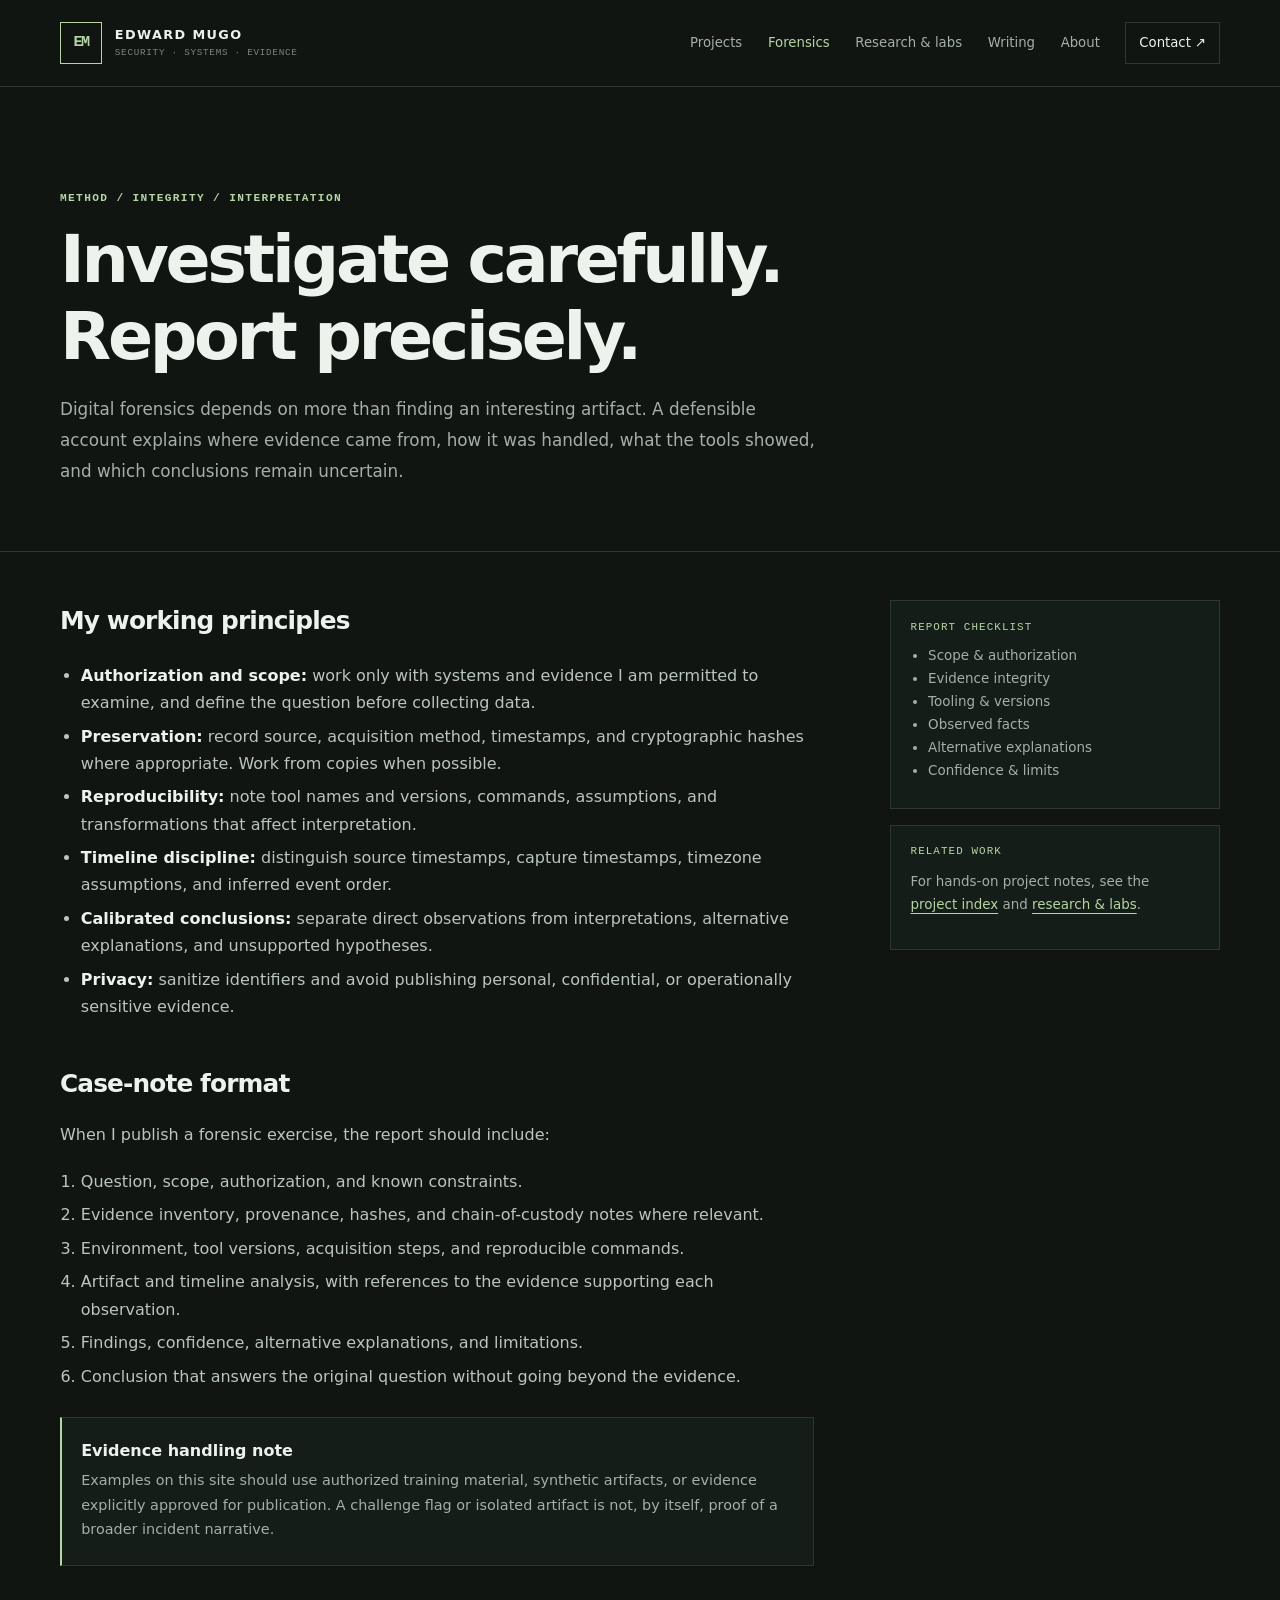
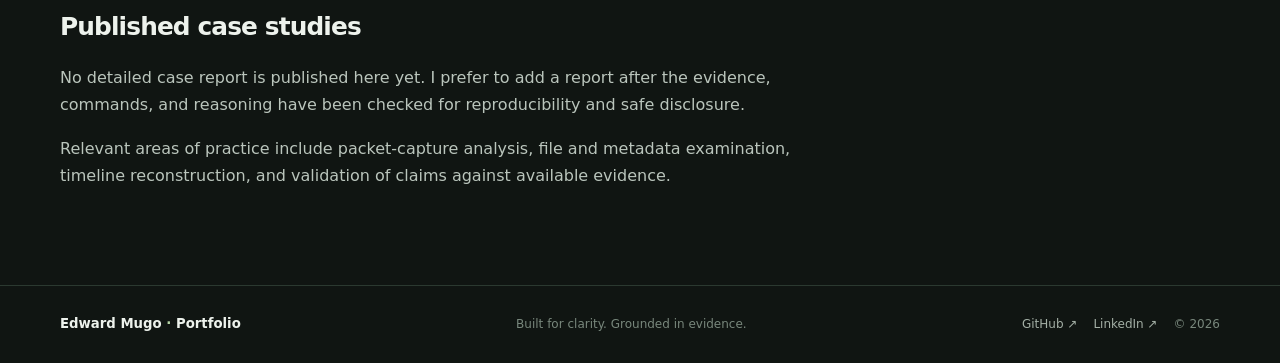
==== digital-forensics/index.html @ 5999cac9 "feat: build responsive evidence-led portfolio and Pages deployment" ====
<!doctype html>
<html lang="en"><head><meta charset="utf-8"><meta name="viewport" content="width=device-width, initial-scale=1"><meta name="theme-color" content="#101512"><meta name="description" content="Digital forensics approach and evidence-led investigation notes by Edward Mugo."><title>Digital Forensics — Edward Mugo</title><link rel="icon" href="../assets/favicon.svg" type="image/svg+xml"><link rel="stylesheet" href="../assets/css/site.css"><script src="../assets/js/site.js" defer></script></head><body><a class="skip-link" href="#main">Skip to content</a><header class="site-header"><div class="container nav-wrap"><a class="wordmark" href="../index.html"><span class="wordmark-mark">EM</span><span>EDWARD MUGO<small>SECURITY · SYSTEMS · EVIDENCE</small></span></a><nav class="site-nav" aria-label="Main navigation"><a href="../projects/index.html">Projects</a><a aria-current="page" href="./index.html">Forensics</a><a href="../research/index.html">Research & labs</a><a href="../writing/index.html">Writing</a><a href="../about.html">About</a><a class="nav-contact" href="../contact.html">Contact ↗</a></nav></div></header><main id="main"><section class="page-hero"><div class="container"><p class="eyebrow">METHOD / INTEGRITY / INTERPRETATION</p><h1 class="page-title">Investigate carefully. Report precisely.</h1><p class="page-lede">Digital forensics depends on more than finding an interesting artifact. A defensible account explains where evidence came from, how it was handled, what the tools showed, and which conclusions remain uncertain.</p></div></section><section class="content-section"><div class="container content-grid"><article class="prose"><h2>My working principles</h2><ul><li><strong>Authorization and scope:</strong> work only with systems and evidence I am permitted to examine, and define the question before collecting data.</li><li><strong>Preservation:</strong> record source, acquisition method, timestamps, and cryptographic hashes where appropriate. Work from copies when possible.</li><li><strong>Reproducibility:</strong> note tool names and versions, commands, assumptions, and transformations that affect interpretation.</li><li><strong>Timeline discipline:</strong> distinguish source timestamps, capture timestamps, timezone assumptions, and inferred event order.</li><li><strong>Calibrated conclusions:</strong> separate direct observations from interpretations, alternative explanations, and unsupported hypotheses.</li><li><strong>Privacy:</strong> sanitize identifiers and avoid publishing personal, confidential, or operationally sensitive evidence.</li></ul><h2>Case-note format</h2><p>When I publish a forensic exercise, the report should include:</p><ol><li>Question, scope, authorization, and known constraints.</li><li>Evidence inventory, provenance, hashes, and chain-of-custody notes where relevant.</li><li>Environment, tool versions, acquisition steps, and reproducible commands.</li><li>Artifact and timeline analysis, with references to the evidence supporting each observation.</li><li>Findings, confidence, alternative explanations, and limitations.</li><li>Conclusion that answers the original question without going beyond the evidence.</li></ol><div class="note-box"><strong>Evidence handling note</strong><p>Examples on this site should use authorized training material, synthetic artifacts, or evidence explicitly approved for publication. A challenge flag or isolated artifact is not, by itself, proof of a broader incident narrative.</p></div><h2>Published case studies</h2><p>No detailed case report is published here yet. I prefer to add a report after the evidence, commands, and reasoning have been checked for reproducibility and safe disclosure.</p><p>Relevant areas of practice include packet-capture analysis, file and metadata examination, timeline reconstruction, and validation of claims against available evidence.</p></article><aside class="content-aside"><div class="side-card"><h3>REPORT CHECKLIST</h3><ul><li>Scope & authorization</li><li>Evidence integrity</li><li>Tooling & versions</li><li>Observed facts</li><li>Alternative explanations</li><li>Confidence & limits</li></ul></div><div class="side-card"><h3>RELATED WORK</h3><p>For hands-on project notes, see the <a href="../projects/index.html">project index</a> and <a href="../research/index.html">research & labs</a>.</p></div></aside></div></section></main><footer class="site-footer"><div class="container footer-inner"><a class="footer-name" href="../index.html">Edward Mugo <span>·</span> Portfolio</a><p>Built for clarity. Grounded in evidence.</p><div class="footer-links"><a href="https://github.com/HuginnsHammer">GitHub ↗</a><a href="https://www.linkedin.com/in/edwardmugo">LinkedIn ↗</a><span>© <span data-year>2026</span></span></div></div></footer></body></html>
---- assets/css/site.css ----
:root{color-scheme:dark;--bg:#101512;--panel:#151d18;--panel-2:#1a241e;--line:#2b3930;--text:#edf2ec;--muted:#a4b0a6;--quiet:#78877c;--accent:#b5d5a5;--accent-strong:#d3e9c6;--ink:#142017;--max:1160px;--radius:4px;--font:ui-sans-serif,system-ui,-apple-system,BlinkMacSystemFont,"Segoe UI",sans-serif;--mono:ui-monospace,SFMono-Regular,Consolas,"Liberation Mono",monospace}*{box-sizing:border-box}html{scroll-behavior:smooth;scroll-padding-top:6rem}body{margin:0;background:var(--bg);color:var(--text);font-family:var(--font);font-size:16px;line-height:1.7;-webkit-font-smoothing:antialiased}a{color:var(--accent);text-decoration-thickness:1px;text-underline-offset:4px}a:hover{color:var(--accent-strong)}a:focus-visible,button:focus-visible{outline:3px solid var(--accent);outline-offset:4px}.container{width:min(calc(100% - 3rem),var(--max));margin-inline:auto}.skip-link{position:absolute;left:1rem;top:-5rem;z-index:100;background:var(--accent);color:var(--ink);padding:.7rem 1rem}.skip-link:focus{top:1rem}.site-header{border-bottom:1px solid var(--line);background:rgba(16,21,18,.96)}.nav-wrap{min-height:86px;display:flex;align-items:center;justify-content:space-between;gap:2rem}.wordmark{display:flex;align-items:center;gap:.8rem;text-decoration:none;color:var(--text);font-size:.8rem;font-weight:800;letter-spacing:.11em;line-height:1.4}.wordmark-mark{display:grid;place-items:center;width:42px;height:42px;border:1px solid var(--accent);color:var(--accent);font-family:var(--mono);font-size:.95rem;letter-spacing:-.1em}.wordmark small{display:block;margin-top:.25rem;color:var(--quiet);font-family:var(--mono);font-size:.58rem;font-weight:500;letter-spacing:.08em}.site-nav{display:flex;align-items:center;gap:clamp(.8rem,2vw,1.6rem);flex-wrap:wrap}.site-nav a{font-size:.83rem;color:var(--muted);text-decoration:none;white-space:nowrap}.site-nav a:hover,.site-nav a[aria-current=page]{color:var(--accent)}.site-nav .nav-contact{border:1px solid var(--line);padding:.55rem .8rem;color:var(--text)}.hero{display:grid;grid-template-columns:minmax(0,1.2fr) minmax(300px,.8fr);gap:clamp(3rem,7vw,7rem);align-items:center;padding-block:clamp(5rem,10vw,8.5rem)}.eyebrow,.card-index{font-family:var(--mono);font-size:.7rem;letter-spacing:.12em;color:var(--accent);font-weight:600}.hero .eyebrow{display:flex;align-items:center;gap:.65rem}.status-dot{width:7px;height:7px;border-radius:50%;background:var(--accent);display:inline-block}.hero h1{font-size:clamp(2.8rem,5.4vw,5rem);line-height:1.07;letter-spacing:-.065em;font-weight:650;margin:1.5rem 0 1.35rem}.hero h1 span{color:var(--accent)}.hero-lede{max-width:620px;color:#bdc7be;font-size:1.08rem;line-height:1.85}.hero-actions{display:flex;align-items:center;gap:1.6rem;flex-wrap:wrap;margin-top:2rem}.button{display:inline-flex;align-items:center;justify-content:center;gap:.9rem;min-height:48px;padding:.7rem 1rem;border:1px solid var(--line);text-decoration:none;font-size:.86rem;font-weight:700}.button-primary{background:var(--accent);color:var(--ink);border-color:var(--accent)}.button-primary:hover{background:var(--accent-strong);color:var(--ink)}.text-link{display:inline-flex;gap:.7rem;align-items:center;font-size:.88rem;font-weight:650;text-decoration:none}.hero-note{font-family:var(--mono);font-size:.7rem;color:var(--quiet);margin-top:2.3rem;max-width:450px}.hero-aside{border:1px solid var(--line);background:var(--panel);padding:1.2rem 1.3rem 1.35rem;position:relative;overflow:hidden}.aside-top{display:flex;align-items:center;justify-content:space-between;gap:1rem}.aside-top .eyebrow{font-size:.62rem}.live-mark{font-family:var(--mono);font-size:.58rem;color:var(--quiet)}.signal-art{height:230px;position:relative;display:grid;place-items:center;border-bottom:1px solid var(--line);overflow:hidden}.signal-art:before,.signal-art:after{content:"";position:absolute;background:var(--line)}.signal-art:before{height:1px;left:0;right:0;top:50%}.signal-art:after{width:1px;top:0;bottom:0;left:50%}.signal-ring{position:absolute;aspect-ratio:1;border:1px solid #526a55;border-radius:50%}.ring-one{width:70px}.ring-two{width:140px;border-style:dashed;opacity:.8}.ring-three{width:210px;opacity:.55}.signal-core{width:10px;height:10px;background:var(--accent);border-radius:50%;z-index:1;box-shadow:0 0 24px #b5d5a555}.signal-label{position:absolute;font: .59rem var(--mono);letter-spacing:.08em;color:var(--quiet);background:var(--panel);padding:.15rem .35rem;z-index:2}.label-a{top:20%;left:14%}.label-b{top:64%;right:12%}.label-c{bottom:13%;left:26%}.principles>div{display:flex;gap:1rem;padding:.85rem 0;border-bottom:1px solid var(--line)}.principles>div:last-child{border-bottom:0;padding-bottom:0}.principles>div>span{font: .7rem var(--mono);color:var(--accent);padding-top:.2rem}.principles p{margin:0}.principles strong,.principles small{display:block}.principles strong{font-size:.83rem;font-weight:650}.principles small{color:var(--muted);font-size:.76rem;margin-top:.1rem}.section{padding-block:clamp(4rem,8vw,7rem)}.section-quiet{background:#131a15;border-block:1px solid #202a23}.section-heading{display:flex;align-items:end;justify-content:space-between;gap:2rem;margin-bottom:2.4rem}.section-heading h2,.closing-band h2,.page-title{font-size:clamp(2rem,3.7vw,3.25rem);line-height:1.15;letter-spacing:-.05em;margin:.5rem 0 0;font-weight:620}.section-intro{max-width:460px;color:var(--muted);margin:0}.focus-grid{display:grid;grid-template-columns:repeat(3,minmax(0,1fr));gap:1rem}.focus-card{border:1px solid var(--line);padding:1.5rem;background:var(--bg);min-height:280px}.card-index{font-size:.62rem;color:var(--quiet)}.focus-icon{display:grid;place-items:center;width:42px;height:42px;margin:1.5rem 0 .9rem;border:1px solid var(--line);color:var(--accent);font:1.25rem var(--mono)}.focus-card h3{margin:0;font-size:1.1rem}.focus-card p{font-size:.88rem;color:var(--muted);margin:.6rem 0 1.2rem}.focus-card a{font-size:.8rem;text-decoration:none;font-weight:650}.pill{display:inline-flex;padding:.35rem .65rem;border:1px solid var(--line);font: .68rem var(--mono);white-space:nowrap}.pill-progress{color:var(--accent);border-color:#496347}.project-feature{display:grid;grid-template-columns:.8fr 1.2fr;border:1px solid var(--line);background:var(--panel)}.feature-index{display:flex;flex-direction:column;justify-content:space-between;min-height:320px;padding:1.5rem;background:#18221b;color:var(--quiet);font: .65rem var(--mono);letter-spacing:.08em}.feature-symbol{display:grid;grid-template-columns:repeat(3,38px);gap:8px;align-content:center;justify-content:center;flex:1}.feature-symbol span{width:38px;height:38px;border:1px solid #526b53;transform:rotate(45deg);opacity:.8}.feature-symbol span:nth-child(2n){border-color:var(--accent);background:#b5d5a50b}.feature-copy{padding:clamp(1.5rem,4vw,3rem)}.feature-copy h3{font-size:clamp(1.6rem,3vw,2.35rem);line-height:1.2;letter-spacing:-.04em;margin:.6rem 0 1rem;max-width:500px}.feature-copy>p:not(.eyebrow){color:var(--muted);max-width:580px}.tag-list{display:flex;gap:.5rem;flex-wrap:wrap;margin:1.3rem 0 1.6rem}.tag-list span{border:1px solid var(--line);padding:.25rem .55rem;color:var(--muted);font: .68rem var(--mono)}.closing-band{display:flex;justify-content:space-between;align-items:center;gap:3rem}.closing-band>div{max-width:700px}.closing-band p:not(.eyebrow){color:var(--muted);max-width:650px}.site-footer{border-top:1px solid var(--line);padding:1.7rem 0}.footer-inner{display:flex;justify-content:space-between;align-items:center;gap:1rem;flex-wrap:wrap}.footer-name{color:var(--text);text-decoration:none;font-size:.83rem;font-weight:700}.footer-name span{color:var(--accent)}.footer-inner p,.footer-links{color:var(--quiet);font-size:.75rem;margin:0}.footer-links{display:flex;gap:1rem;align-items:center}.footer-links a{color:var(--muted);text-decoration:none}.page-hero{padding-block:clamp(4rem,8vw,7rem) 3rem;border-bottom:1px solid var(--line)}.page-hero .eyebrow{margin:0}.page-title{max-width:850px;margin:.8rem 0 1.2rem;font-size:clamp(2.5rem,5.2vw,4.5rem)}.page-lede{font-size:1.05rem;max-width:760px;color:var(--muted);line-height:1.85}.breadcrumb{font: .7rem var(--mono);color:var(--quiet);margin-bottom:1.2rem}.breadcrumb a{color:var(--muted)}.content-section{padding-block:3rem 5rem}.content-grid{display:grid;grid-template-columns:minmax(0,1.6fr) minmax(230px,.7fr);gap:clamp(2rem,6vw,5rem)}.prose{max-width:760px}.prose h2{font-size:1.55rem;letter-spacing:-.035em;margin:2.5rem 0 .75rem}.prose h2:first-child{margin-top:0}.prose h3{font-size:1.1rem;margin:1.8rem 0 .5rem}.prose p,.prose li{color:#bac5bc}.prose ul,.prose ol{padding-left:1.3rem}.prose li{padding:.2rem 0}.prose strong{color:var(--text)}.note-box,.side-card{border:1px solid var(--line);background:var(--panel);padding:1.2rem}.note-box{border-left:2px solid var(--accent);margin:1.5rem 0}.note-box p{margin:.25rem 0;color:var(--muted);font-size:.9rem}.note-box strong{color:var(--text)}.side-card{margin-bottom:1rem}.side-card h3{font: .68rem var(--mono);letter-spacing:.1em;color:var(--accent);margin:0 0 .8rem}.side-card p,.side-card li{font-size:.84rem;color:var(--muted)}.side-card ul{padding-left:1.1rem;margin:.4rem 0}.side-card a{overflow-wrap:anywhere}.listing{display:grid;gap:1rem}.listing-card{display:grid;grid-template-columns:minmax(0,1fr) auto;gap:1.5rem;padding:1.5rem;border:1px solid var(--line);background:var(--panel);align-items:start}.listing-card h2{font-size:1.25rem;letter-spacing:-.025em;margin:.35rem 0}.listing-card p{color:var(--muted);margin:.4rem 0 1rem;font-size:.9rem;max-width:720px}.listing-card .text-link{font-size:.8rem}.meta-line{font: .66rem var(--mono);letter-spacing:.06em;color:var(--quiet)}.status-note{font: .65rem var(--mono);color:var(--accent);border:1px solid #496347;padding:.3rem .5rem;white-space:nowrap}.two-col{display:grid;grid-template-columns:repeat(2,minmax(0,1fr));gap:1rem}.simple-card{padding:1.5rem;border:1px solid var(--line);background:var(--panel)}.simple-card h2,.simple-card h3{margin:.5rem 0;font-size:1.15rem}.simple-card p{font-size:.9rem;color:var(--muted)}.contact-list{display:grid;gap:.75rem;margin-top:2rem}.contact-row{display:flex;justify-content:space-between;align-items:center;gap:1rem;padding:1rem 1.1rem;border:1px solid var(--line);background:var(--panel);text-decoration:none}.contact-row strong{color:var(--text)}.contact-row span{color:var(--quiet);font: .7rem var(--mono)}.contact-row:hover{border-color:var(--accent)}.plain-list{list-style:none;padding:0!important}.plain-list li{border-bottom:1px solid var(--line);padding:.75rem 0}.plain-list li:last-child{border:0}.muted{color:var(--muted)}.small-note{font-size:.8rem;color:var(--quiet)}.rule{border:0;border-top:1px solid var(--line);margin:2rem 0}.page-end{padding:2rem 0 4rem}.page-end a{font-size:.85rem}.sr-only{position:absolute;width:1px;height:1px;padding:0;margin:-1px;overflow:hidden;clip:rect(0,0,0,0);white-space:nowrap;border:0}
@media(max-width:900px){.nav-wrap{align-items:flex-start;padding-block:1rem;flex-direction:column;gap:.8rem}.site-nav{gap:.7rem 1.1rem}.hero{grid-template-columns:1fr;gap:2.5rem;padding-block:4.5rem}.hero-aside{max-width:600px}.section-heading{align-items:flex-start;flex-direction:column;gap:.8rem}.project-feature{grid-template-columns:.55fr 1fr}.feature-index{min-height:300px}.content-grid{grid-template-columns:1fr}.content-aside{display:grid;grid-template-columns:repeat(2,minmax(0,1fr));gap:1rem}.side-card{margin:0}}
@media(max-width:620px){.container{width:min(calc(100% - 2rem),var(--max))}.wordmark{font-size:.72rem}.wordmark small{font-size:.52rem}.site-nav{gap:.6rem .9rem}.site-nav a{font-size:.78rem}.site-nav .nav-contact{padding:.35rem .5rem}.hero{padding-block:3.5rem}.hero h1{font-size:clamp(2.45rem,11vw,3.7rem)}.hero-lede{font-size:1rem}.hero-actions{align-items:flex-start;flex-direction:column;gap:1rem}.signal-art{height:200px}.focus-grid,.two-col{grid-template-columns:1fr}.focus-card{min-height:0}.project-feature{grid-template-columns:1fr}.feature-index{min-height:190px}.feature-symbol{grid-template-columns:repeat(3,28px);gap:7px}.feature-symbol span{width:28px;height:28px}.closing-band{align-items:flex-start;flex-direction:column;gap:1rem}.footer-inner{align-items:flex-start;flex-direction:column}.content-aside{grid-template-columns:1fr}.listing-card{grid-template-columns:1fr;gap:.7rem}.listing-card .status-note{justify-self:start}.page-title{font-size:clamp(2.4rem,10vw,3.5rem)}.contact-row{align-items:flex-start;flex-direction:column;gap:.3rem}}
@media(prefers-reduced-motion:reduce){html{scroll-behavior:auto}*,*::before,*::after{animation-duration:.01ms!important;animation-iteration-count:1!important;transition-duration:.01ms!important}}
@media(forced-colors:active){.button-primary{border:2px solid ButtonText}.signal-ring,.focus-icon,.wordmark-mark{border:1px solid CanvasText}}
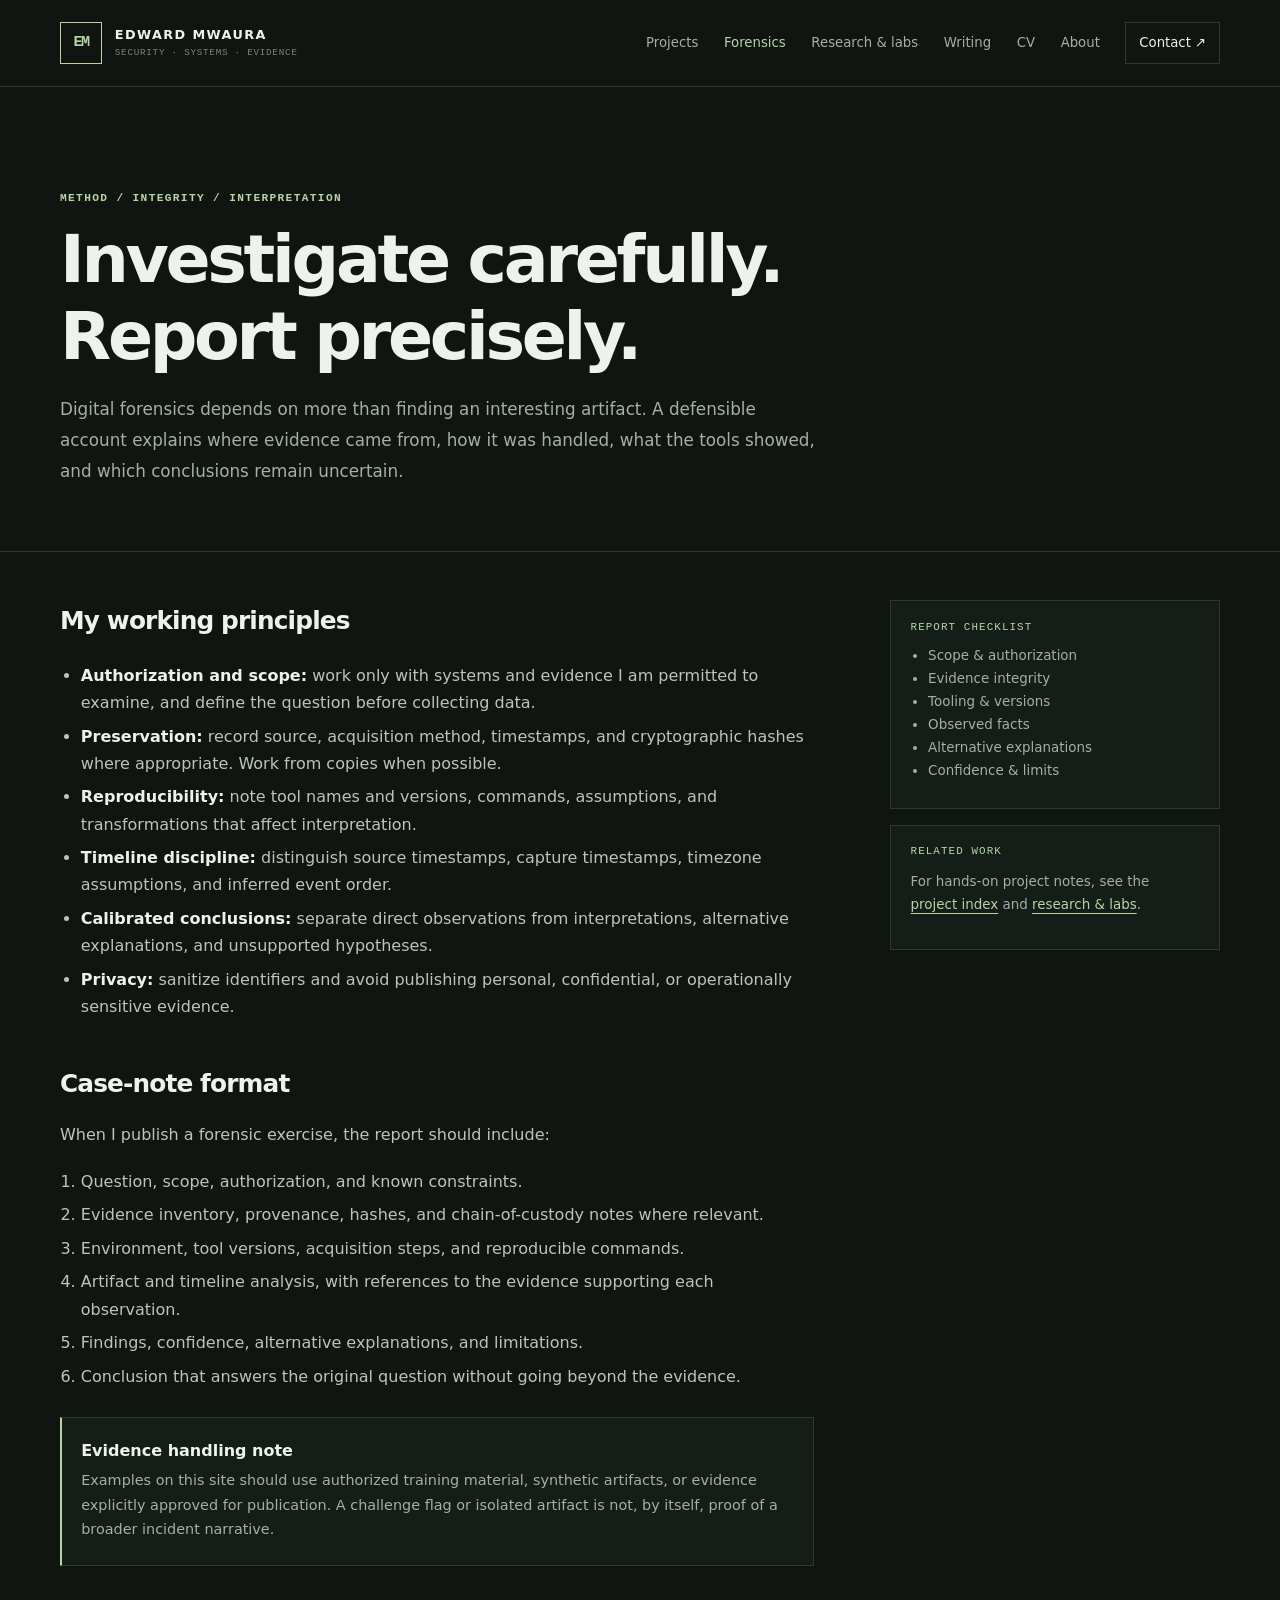
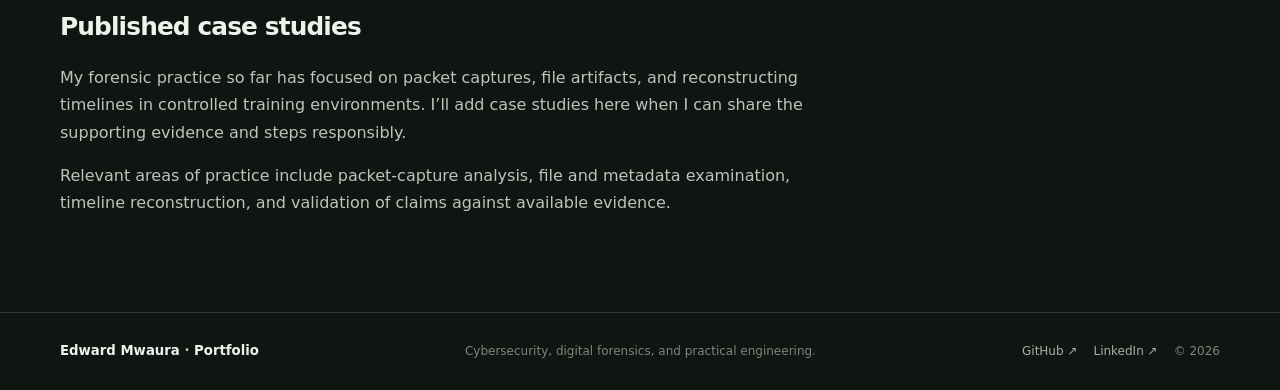
==== commit 8efa9232: "Polish portfolio copy and update name" ====
--- a/digital-forensics/index.html
+++ b/digital-forensics/index.html
@@ -1,2 +1,2 @@
 <!doctype html>
-<html lang="en"><head><meta charset="utf-8"><meta name="viewport" content="width=device-width, initial-scale=1"><meta name="theme-color" content="#101512"><meta name="description" content="Digital forensics approach and evidence-led investigation notes by Edward Mugo."><title>Digital Forensics — Edward Mugo</title><link rel="icon" href="../assets/favicon.svg" type="image/svg+xml"><link rel="stylesheet" href="../assets/css/site.css"><script src="../assets/js/site.js" defer></script></head><body><a class="skip-link" href="#main">Skip to content</a><header class="site-header"><div class="container nav-wrap"><a class="wordmark" href="../index.html"><span class="wordmark-mark">EM</span><span>EDWARD MUGO<small>SECURITY · SYSTEMS · EVIDENCE</small></span></a><nav class="site-nav" aria-label="Main navigation"><a href="../projects/index.html">Projects</a><a aria-current="page" href="./index.html">Forensics</a><a href="../research/index.html">Research & labs</a><a href="../writing/index.html">Writing</a><a href="../about.html">About</a><a class="nav-contact" href="../contact.html">Contact ↗</a></nav></div></header><main id="main"><section class="page-hero"><div class="container"><p class="eyebrow">METHOD / INTEGRITY / INTERPRETATION</p><h1 class="page-title">Investigate carefully. Report precisely.</h1><p class="page-lede">Digital forensics depends on more than finding an interesting artifact. A defensible account explains where evidence came from, how it was handled, what the tools showed, and which conclusions remain uncertain.</p></div></section><section class="content-section"><div class="container content-grid"><article class="prose"><h2>My working principles</h2><ul><li><strong>Authorization and scope:</strong> work only with systems and evidence I am permitted to examine, and define the question before collecting data.</li><li><strong>Preservation:</strong> record source, acquisition method, timestamps, and cryptographic hashes where appropriate. Work from copies when possible.</li><li><strong>Reproducibility:</strong> note tool names and versions, commands, assumptions, and transformations that affect interpretation.</li><li><strong>Timeline discipline:</strong> distinguish source timestamps, capture timestamps, timezone assumptions, and inferred event order.</li><li><strong>Calibrated conclusions:</strong> separate direct observations from interpretations, alternative explanations, and unsupported hypotheses.</li><li><strong>Privacy:</strong> sanitize identifiers and avoid publishing personal, confidential, or operationally sensitive evidence.</li></ul><h2>Case-note format</h2><p>When I publish a forensic exercise, the report should include:</p><ol><li>Question, scope, authorization, and known constraints.</li><li>Evidence inventory, provenance, hashes, and chain-of-custody notes where relevant.</li><li>Environment, tool versions, acquisition steps, and reproducible commands.</li><li>Artifact and timeline analysis, with references to the evidence supporting each observation.</li><li>Findings, confidence, alternative explanations, and limitations.</li><li>Conclusion that answers the original question without going beyond the evidence.</li></ol><div class="note-box"><strong>Evidence handling note</strong><p>Examples on this site should use authorized training material, synthetic artifacts, or evidence explicitly approved for publication. A challenge flag or isolated artifact is not, by itself, proof of a broader incident narrative.</p></div><h2>Published case studies</h2><p>No detailed case report is published here yet. I prefer to add a report after the evidence, commands, and reasoning have been checked for reproducibility and safe disclosure.</p><p>Relevant areas of practice include packet-capture analysis, file and metadata examination, timeline reconstruction, and validation of claims against available evidence.</p></article><aside class="content-aside"><div class="side-card"><h3>REPORT CHECKLIST</h3><ul><li>Scope & authorization</li><li>Evidence integrity</li><li>Tooling & versions</li><li>Observed facts</li><li>Alternative explanations</li><li>Confidence & limits</li></ul></div><div class="side-card"><h3>RELATED WORK</h3><p>For hands-on project notes, see the <a href="../projects/index.html">project index</a> and <a href="../research/index.html">research & labs</a>.</p></div></aside></div></section></main><footer class="site-footer"><div class="container footer-inner"><a class="footer-name" href="../index.html">Edward Mugo <span>·</span> Portfolio</a><p>Built for clarity. Grounded in evidence.</p><div class="footer-links"><a href="https://github.com/HuginnsHammer">GitHub ↗</a><a href="https://www.linkedin.com/in/edwardmugo">LinkedIn ↗</a><span>© <span data-year>2026</span></span></div></div></footer></body></html>+<html lang="en"><head><meta charset="utf-8"><meta name="viewport" content="width=device-width, initial-scale=1"><meta name="theme-color" content="#101512"><meta name="description" content="Digital forensics approach and evidence-led investigation notes by Edward Mwaura."><title>Digital Forensics — Edward Mwaura</title><link rel="icon" href="../assets/favicon.svg" type="image/svg+xml"><link rel="stylesheet" href="../assets/css/site.css"><script src="../assets/js/site.js" defer></script></head><body><a class="skip-link" href="#main">Skip to content</a><header class="site-header"><div class="container nav-wrap"><a class="wordmark" href="../index.html"><span class="wordmark-mark">EM</span><span>EDWARD MWAURA<small>SECURITY · SYSTEMS · EVIDENCE</small></span></a><nav class="site-nav" aria-label="Main navigation"><a href="../projects/index.html">Projects</a><a aria-current="page" href="./index.html">Forensics</a><a href="../research/index.html">Research & labs</a><a href="../writing/index.html">Writing</a><a href="../resume.html">CV</a><a href="../about.html">About</a><a class="nav-contact" href="../contact.html">Contact ↗</a></nav></div></header><main id="main"><section class="page-hero"><div class="container"><p class="eyebrow">METHOD / INTEGRITY / INTERPRETATION</p><h1 class="page-title">Investigate carefully. Report precisely.</h1><p class="page-lede">Digital forensics depends on more than finding an interesting artifact. A defensible account explains where evidence came from, how it was handled, what the tools showed, and which conclusions remain uncertain.</p></div></section><section class="content-section"><div class="container content-grid"><article class="prose"><h2>My working principles</h2><ul><li><strong>Authorization and scope:</strong> work only with systems and evidence I am permitted to examine, and define the question before collecting data.</li><li><strong>Preservation:</strong> record source, acquisition method, timestamps, and cryptographic hashes where appropriate. Work from copies when possible.</li><li><strong>Reproducibility:</strong> note tool names and versions, commands, assumptions, and transformations that affect interpretation.</li><li><strong>Timeline discipline:</strong> distinguish source timestamps, capture timestamps, timezone assumptions, and inferred event order.</li><li><strong>Calibrated conclusions:</strong> separate direct observations from interpretations, alternative explanations, and unsupported hypotheses.</li><li><strong>Privacy:</strong> sanitize identifiers and avoid publishing personal, confidential, or operationally sensitive evidence.</li></ul><h2>Case-note format</h2><p>When I publish a forensic exercise, the report should include:</p><ol><li>Question, scope, authorization, and known constraints.</li><li>Evidence inventory, provenance, hashes, and chain-of-custody notes where relevant.</li><li>Environment, tool versions, acquisition steps, and reproducible commands.</li><li>Artifact and timeline analysis, with references to the evidence supporting each observation.</li><li>Findings, confidence, alternative explanations, and limitations.</li><li>Conclusion that answers the original question without going beyond the evidence.</li></ol><div class="note-box"><strong>Evidence handling note</strong><p>Examples on this site should use authorized training material, synthetic artifacts, or evidence explicitly approved for publication. A challenge flag or isolated artifact is not, by itself, proof of a broader incident narrative.</p></div><h2>Published case studies</h2><p>My forensic practice so far has focused on packet captures, file artifacts, and reconstructing timelines in controlled training environments. I’ll add case studies here when I can share the supporting evidence and steps responsibly.</p><p>Relevant areas of practice include packet-capture analysis, file and metadata examination, timeline reconstruction, and validation of claims against available evidence.</p></article><aside class="content-aside"><div class="side-card"><h3>REPORT CHECKLIST</h3><ul><li>Scope & authorization</li><li>Evidence integrity</li><li>Tooling & versions</li><li>Observed facts</li><li>Alternative explanations</li><li>Confidence & limits</li></ul></div><div class="side-card"><h3>RELATED WORK</h3><p>For hands-on project notes, see the <a href="../projects/index.html">project index</a> and <a href="../research/index.html">research & labs</a>.</p></div></aside></div></section></main><footer class="site-footer"><div class="container footer-inner"><a class="footer-name" href="../index.html">Edward Mwaura <span>·</span> Portfolio</a><p>Cybersecurity, digital forensics, and practical engineering.</p><div class="footer-links"><a href="https://github.com/HuginnsHammer">GitHub ↗</a><a href="https://www.linkedin.com/in/edwardmugo">LinkedIn ↗</a><span>© <span data-year>2026</span></span></div></div></footer></body></html>
